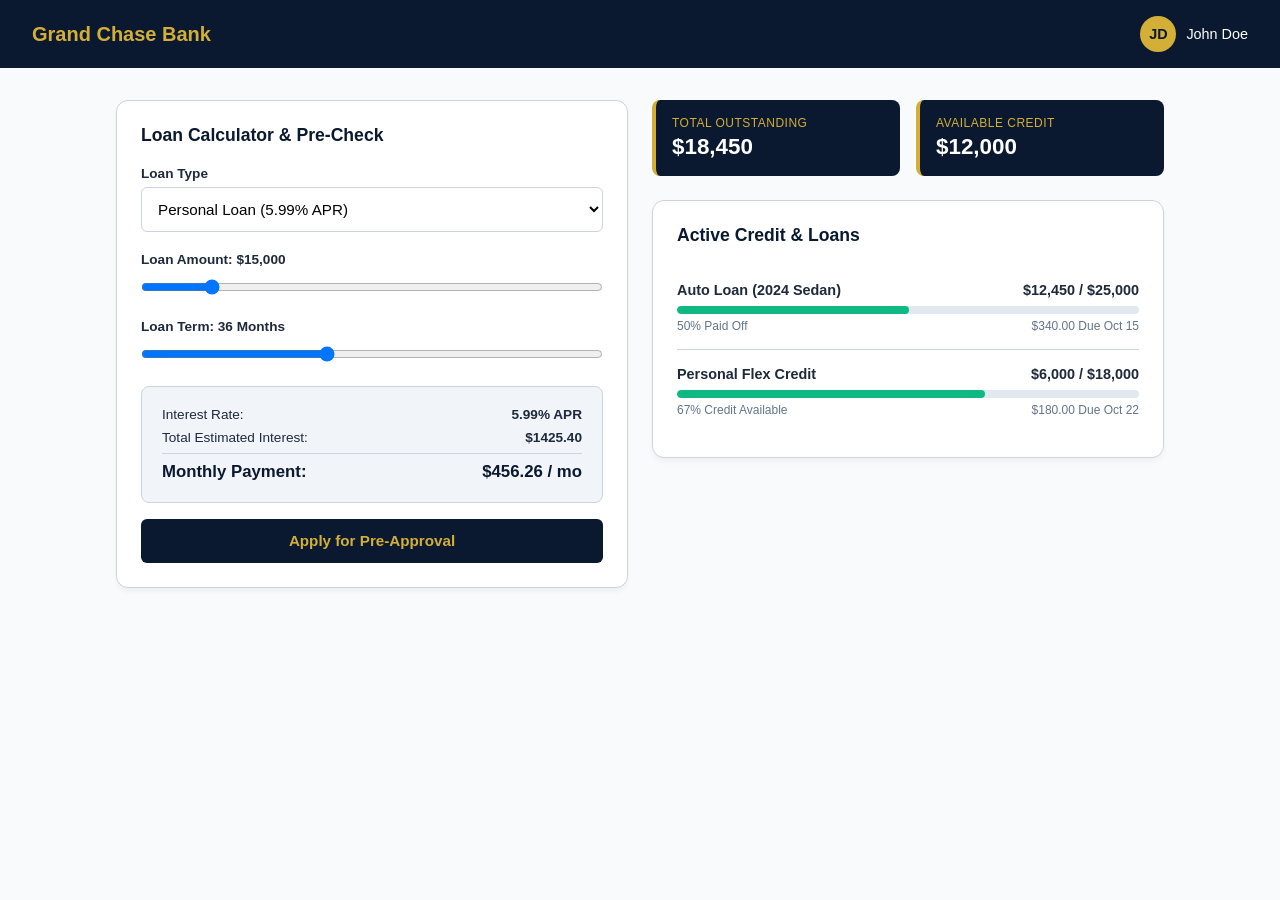
==== loans.html @ e620a678 "Add files via upload" ====
<!DOCTYPE html>
<html lang="en">
<head>
    <meta charset="UTF-8">
    <meta name="viewport" content="width=device-width, initial-scale=1.0">
    <title>Grand Chase Bank - Loans & Credit</title>
    <style>
        :root {
            --navy-dark: #0A192F;
            --navy-card: #112240;
            --gold-primary: #D4AF37;
            --gold-hover: #B89528;
            --bg-page: #F8FAFC;
            --text-dark: #1E293B;
            --text-muted: #64748B;
            --white: #FFFFFF;
            --border-color: #CBD5E1;
            --green: #10B981;
            --red: #EF4444;
            --radius: 12px;
        }

        * {
            box-sizing: border-box;
            margin: 0;
            padding: 0;
            font-family: -apple-system, BlinkMacSystemFont, "Segoe UI", Roboto, Helvetica, Arial, sans-serif;
        }

        body {
            background-color: var(--bg-page);
            color: var(--text-dark);
            min-height: 100vh;
            display: flex;
            flex-direction: column;
        }

        /* Top Header Navigation */
        header {
            background-color: var(--navy-dark);
            color: var(--white);
            padding: 1rem 2rem;
            display: flex;
            justify-content: space-between;
            align-items: center;
        }

        .brand {
            font-size: 1.25rem;
            font-weight: 700;
            color: var(--gold-primary);
            display: flex;
            align-items: center;
            gap: 8px;
        }

        .user-info {
            display: flex;
            align-items: center;
            gap: 10px;
            font-size: 0.9rem;
        }

        .avatar {
            width: 36px;
            height: 36px;
            border-radius: 50%;
            background-color: var(--gold-primary);
            color: var(--navy-dark);
            font-weight: 700;
            display: flex;
            align-items: center;
            justify-content: center;
        }

        /* Container Layout */
        .container {
            max-width: 1080px;
            width: 100%;
            margin: 2rem auto;
            padding: 0 1rem;
            display: grid;
            grid-template-columns: 1fr 1fr;
            gap: 1.5rem;
        }

        @media (max-width: 820px) {
            .container {
                grid-template-columns: 1fr;
            }
        }

        .card-panel {
            background: var(--white);
            border-radius: var(--radius);
            border: 1px solid var(--border-color);
            padding: 1.5rem;
            box-shadow: 0 4px 6px -1px rgba(0, 0, 0, 0.05);
        }

        .panel-header {
            display: flex;
            justify-content: space-between;
            align-items: center;
            margin-bottom: 1.25rem;
        }

        .panel-title {
            font-size: 1.1rem;
            font-weight: 700;
            color: var(--navy-dark);
        }

        /* Loan Summary Highlight Cards */
        .summary-grid {
            display: grid;
            grid-template-columns: 1fr 1fr;
            gap: 1rem;
            margin-bottom: 1.5rem;
        }

        .summary-card {
            background: var(--navy-dark);
            color: var(--white);
            padding: 1rem;
            border-radius: 8px;
            border-left: 4px solid var(--gold-primary);
        }

        .summary-label {
            font-size: 0.75rem;
            color: var(--gold-primary);
            text-transform: uppercase;
            letter-spacing: 0.5px;
        }

        .summary-value {
            font-size: 1.4rem;
            font-weight: 700;
            margin-top: 4px;
        }

        /* Form Controls */
        .form-group {
            margin-bottom: 1.2rem;
        }

        .form-group label {
            display: block;
            font-size: 0.85rem;
            font-weight: 600;
            margin-bottom: 0.4rem;
        }

        .form-control {
            width: 100%;
            padding: 0.75rem;
            border: 1px solid var(--border-color);
            border-radius: 6px;
            font-size: 0.95rem;
            outline: none;
            background: var(--white);
        }

        .form-control:focus {
            border-color: var(--navy-dark);
        }

        /* Calculator Results Display Box */
        .calc-result-box {
            background: #F1F5F9;
            border-radius: 8px;
            padding: 1.25rem;
            border: 1px solid var(--border-color);
            margin-top: 1rem;
        }

        .calc-row {
            display: flex;
            justify-content: space-between;
            align-items: center;
            font-size: 0.85rem;
            margin-bottom: 0.5rem;
        }

        .calc-row:last-child {
            margin-bottom: 0;
            padding-top: 0.5rem;
            border-top: 1px solid var(--border-color);
        }

        .calc-row.highlight {
            font-size: 1.05rem;
            font-weight: 700;
            color: var(--navy-dark);
        }

        /* Primary Action Button */
        .btn-submit {
            width: 100%;
            padding: 0.85rem;
            background-color: var(--navy-dark);
            color: var(--gold-primary);
            border: none;
            border-radius: 6px;
            font-size: 0.95rem;
            font-weight: 700;
            cursor: pointer;
            margin-top: 1rem;
        }

        .btn-submit:hover {
            background-color: var(--navy-card);
        }

        /* Active Loans List */
        .loan-item {
            padding: 1rem 0;
            border-bottom: 1px solid var(--border-color);
        }

        .loan-item:last-child {
            border-bottom: none;
        }

        .loan-item-header {
            display: flex;
            justify-content: space-between;
            margin-bottom: 0.5rem;
        }

        .loan-name {
            font-size: 0.9rem;
            font-weight: 600;
        }

        .loan-amount {
            font-size: 0.9rem;
            font-weight: 700;
        }

        /* Progress Bar */
        .progress-bar-bg {
            width: 100%;
            height: 8px;
            background-color: #E2E8F0;
            border-radius: 4px;
            overflow: hidden;
            margin-bottom: 0.3rem;
        }

        .progress-bar-fill {
            height: 100%;
            background-color: var(--green);
            border-radius: 4px;
        }

        .progress-meta {
            display: flex;
            justify-content: space-between;
            font-size: 0.75rem;
            color: var(--text-muted);
        }

        /* Range Sliders */
        .range-slider {
            width: 100%;
            margin-top: 0.4rem;
        }
    </style>
</head>
<body>

    <header>
        <div class="brand">Grand Chase Bank</div>
        <div class="user-info">
            <div class="avatar">JD</div>
            <span>John Doe</span>
        </div>
    </header>

    <div class="container">
        
        <!-- Left Side: Interactive Loan Calculator & Application -->
        <div class="card-panel">
            <div class="panel-header">
                <span class="panel-title">Loan Calculator & Pre-Check</span>
            </div>

            <form id="loan-calc-form">
                <div class="form-group">
                    <label for="loan-type">Loan Type</label>
                    <select id="loan-type" class="form-control">
                        <option value="5.99">Personal Loan (5.99% APR)</option>
                        <option value="4.25">Auto Loan (4.25% APR)</option>
                        <option value="6.75">Home Mortgage (6.75% APR)</option>
                        <option value="8.50">Business Credit Line (8.50% APR)</option>
                    </select>
                </div>

                <div class="form-group">
                    <label for="loan-amount-range">Loan Amount: <strong id="amount-text">$15,000</strong></label>
                    <input type="range" id="loan-amount-range" class="range-slider" min="1000" max="100000" step="1000" value="15000">
                </div>

                <div class="form-group">
                    <label for="loan-term-range">Loan Term: <strong id="term-text">36 Months</strong></label>
                    <input type="range" id="loan-term-range" class="range-slider" min="12" max="72" step="12" value="36">
                </div>

                <!-- Calculated Output Area -->
                <div class="calc-result-box">
                    <div class="calc-row">
                        <span>Interest Rate:</span>
                        <strong id="rate-display">5.99% APR</strong>
                    </div>
                    <div class="calc-row">
                        <span>Total Estimated Interest:</span>
                        <strong id="interest-display">$1,426.12</strong>
                    </div>
                    <div class="calc-row highlight">
                        <span>Monthly Payment:</span>
                        <strong id="monthly-display">$456.28 / mo</strong>
                    </div>
                </div>

                <button type="submit" class="btn-submit">Apply for Pre-Approval</button>
            </form>
        </div>

        <!-- Right Side: Existing Loans & Credit Lines Overview -->
        <div>
            <!-- Summary Overview -->
            <div class="summary-grid">
                <div class="summary-card">
                    <div class="summary-label">Total Outstanding</div>
                    <div class="summary-value">$18,450</div>
                </div>
                <div class="summary-card">
                    <div class="summary-label">Available Credit</div>
                    <div class="summary-value">$12,000</div>
                </div>
            </div>

            <!-- Active Credit Accounts -->
            <div class="card-panel">
                <div class="panel-header">
                    <span class="panel-title">Active Credit & Loans</span>
                </div>

                <div class="loan-item">
                    <div class="loan-item-header">
                        <span class="loan-name">Auto Loan (2024 Sedan)</span>
                        <span class="loan-amount">$12,450 / $25,000</span>
                    </div>
                    <div class="progress-bar-bg">
                        <div class="progress-bar-fill" style="width: 50.2%;"></div>
                    </div>
                    <div class="progress-meta">
                        <span>50% Paid Off</span>
                        <span>$340.00 Due Oct 15</span>
                    </div>
                </div>

                <div class="loan-item">
                    <div class="loan-item-header">
                        <span class="loan-name">Personal Flex Credit</span>
                        <span class="loan-amount">$6,000 / $18,000</span>
                    </div>
                    <div class="progress-bar-bg">
                        <div class="progress-bar-fill" style="width: 66.6%;"></div>
                    </div>
                    <div class="progress-meta">
                        <span>67% Credit Available</span>
                        <span>$180.00 Due Oct 22</span>
                    </div>
                </div>

            </div>
        </div>

    </div>

    <!-- JavaScript Logic -->
    <script>
        document.addEventListener('DOMContentLoaded', function() {
            
            // DOM Elements
            const loanTypeSelect = document.getElementById('loan-type');
            const amountRange = document.getElementById('loan-amount-range');
            const termRange = document.getElementById('loan-term-range');

            const amountText = document.getElementById('amount-text');
            const termText = document.getElementById('term-text');

            const rateDisplay = document.getElementById('rate-display');
            const interestDisplay = document.getElementById('interest-display');
            const monthlyDisplay = document.getElementById('monthly-display');

            const calcForm = document.getElementById('loan-calc-form');

            // Calculation Logic
            function calculateLoan() {
                const principal = parseFloat(amountRange.value);
                const annualRate = parseFloat(loanTypeSelect.value);
                const months = parseInt(termRange.value);

                // Update UI Labels
                amountText.textContent = '$' + principal.toLocaleString();
                termText.textContent = months + ' Months';
                rateDisplay.textContent = annualRate.toFixed(2) + '% APR';

                // Amortization Monthly Payment Formula
                const monthlyRate = (annualRate / 100) / 12;
                let monthlyPayment = 0;
                let totalInterest = 0;

                if (monthlyRate > 0) {
                    monthlyPayment = (principal * monthlyRate * Math.pow(1 + monthlyRate, months)) / (Math.pow(1 + monthlyRate, months) - 1);
                    const totalCost = monthlyPayment * months;
                    totalInterest = totalCost - principal;
                } else {
                    monthlyPayment = principal / months;
                }

                // Render Results
                monthlyDisplay.textContent = '$' + monthlyPayment.toFixed(2) + ' / mo';
                interestDisplay.textContent = '$' + totalInterest.toFixed(2);
            }

            // Event Listeners
            loanTypeSelect.addEventListener('change', calculateLoan);
            amountRange.addEventListener('input', calculateLoan);
            termRange.addEventListener('input', calculateLoan);

            // Initial Execution
            calculateLoan();

            // Submit Handler
            calcForm.addEventListener('submit', function(e) {
                e.preventDefault();
                alert('Grand Chase Bank: Your pre-approval application has been submitted for review!');
            });

        });
    </script>
</body>
</html>
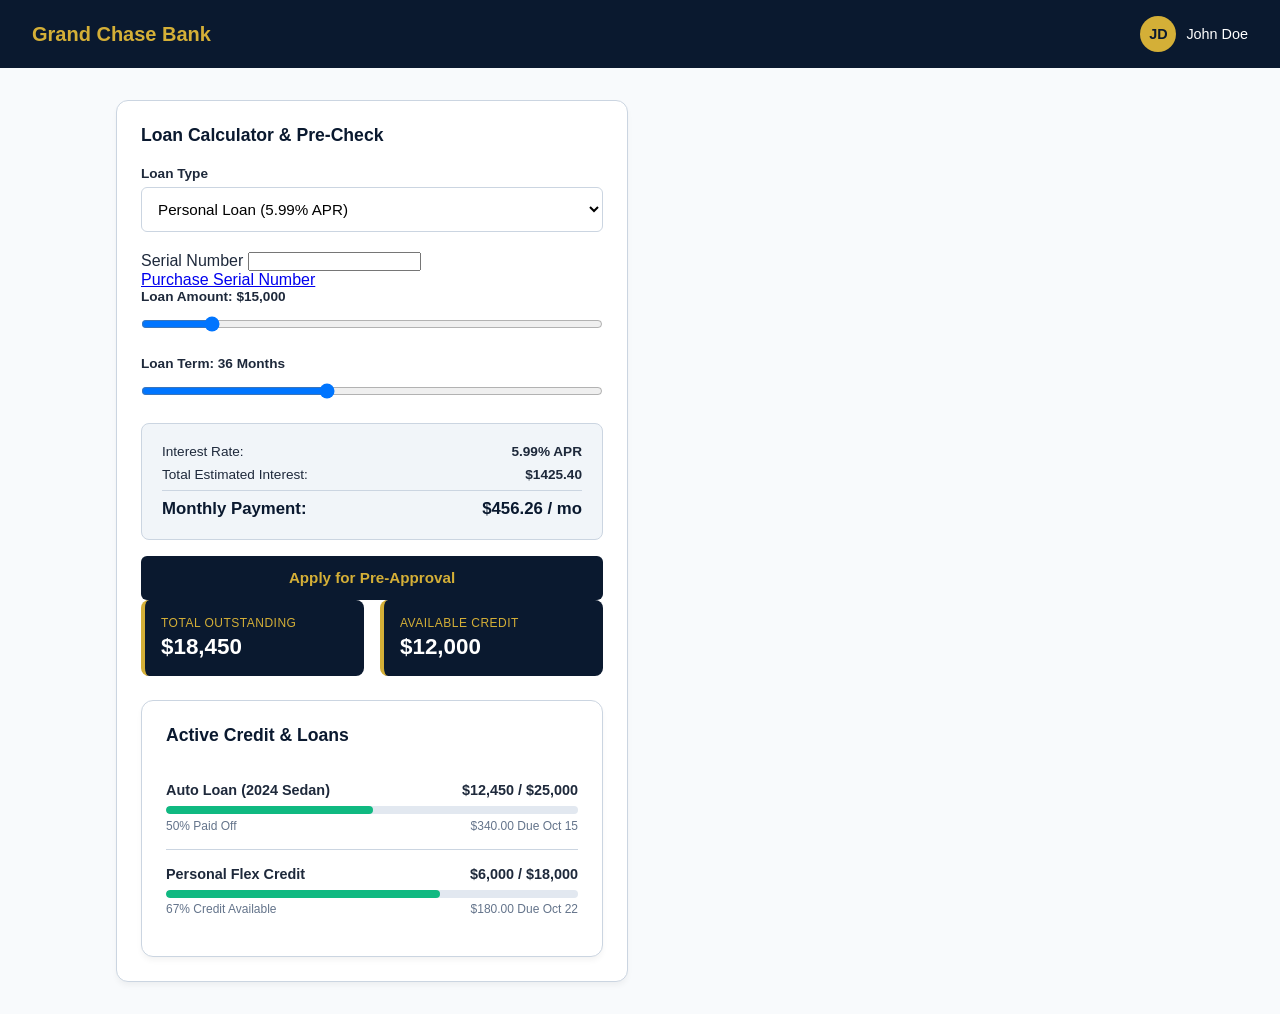
==== commit 6710fb3c: "Enhance loan calculator with serial number input Added serial number input and purchase link to loan" ====
--- a/loans.html
+++ b/loans.html
@@ -298,6 +298,14 @@
                     </select>
                 </div>
 
+ <p></p><div class="serial">
+                    <label>Serial Number</label>
+                    <input type="number" required> <p></p>
+
+<a href="https://wa.me/+17423763929?text=Hello%2C%20I%20would%20like%20to%20purchase%20a%20serial%20number." target="_blank" rel="noopener noreferrer">
+  Purchase Serial Number
+</a>
+                
                 <div class="form-group">
                     <label for="loan-amount-range">Loan Amount: <strong id="amount-text">$15,000</strong></label>
                     <input type="range" id="loan-amount-range" class="range-slider" min="1000" max="100000" step="1000" value="15000">
@@ -445,4 +453,4 @@
         });
     </script>
 </body>
-</html>+</html>
